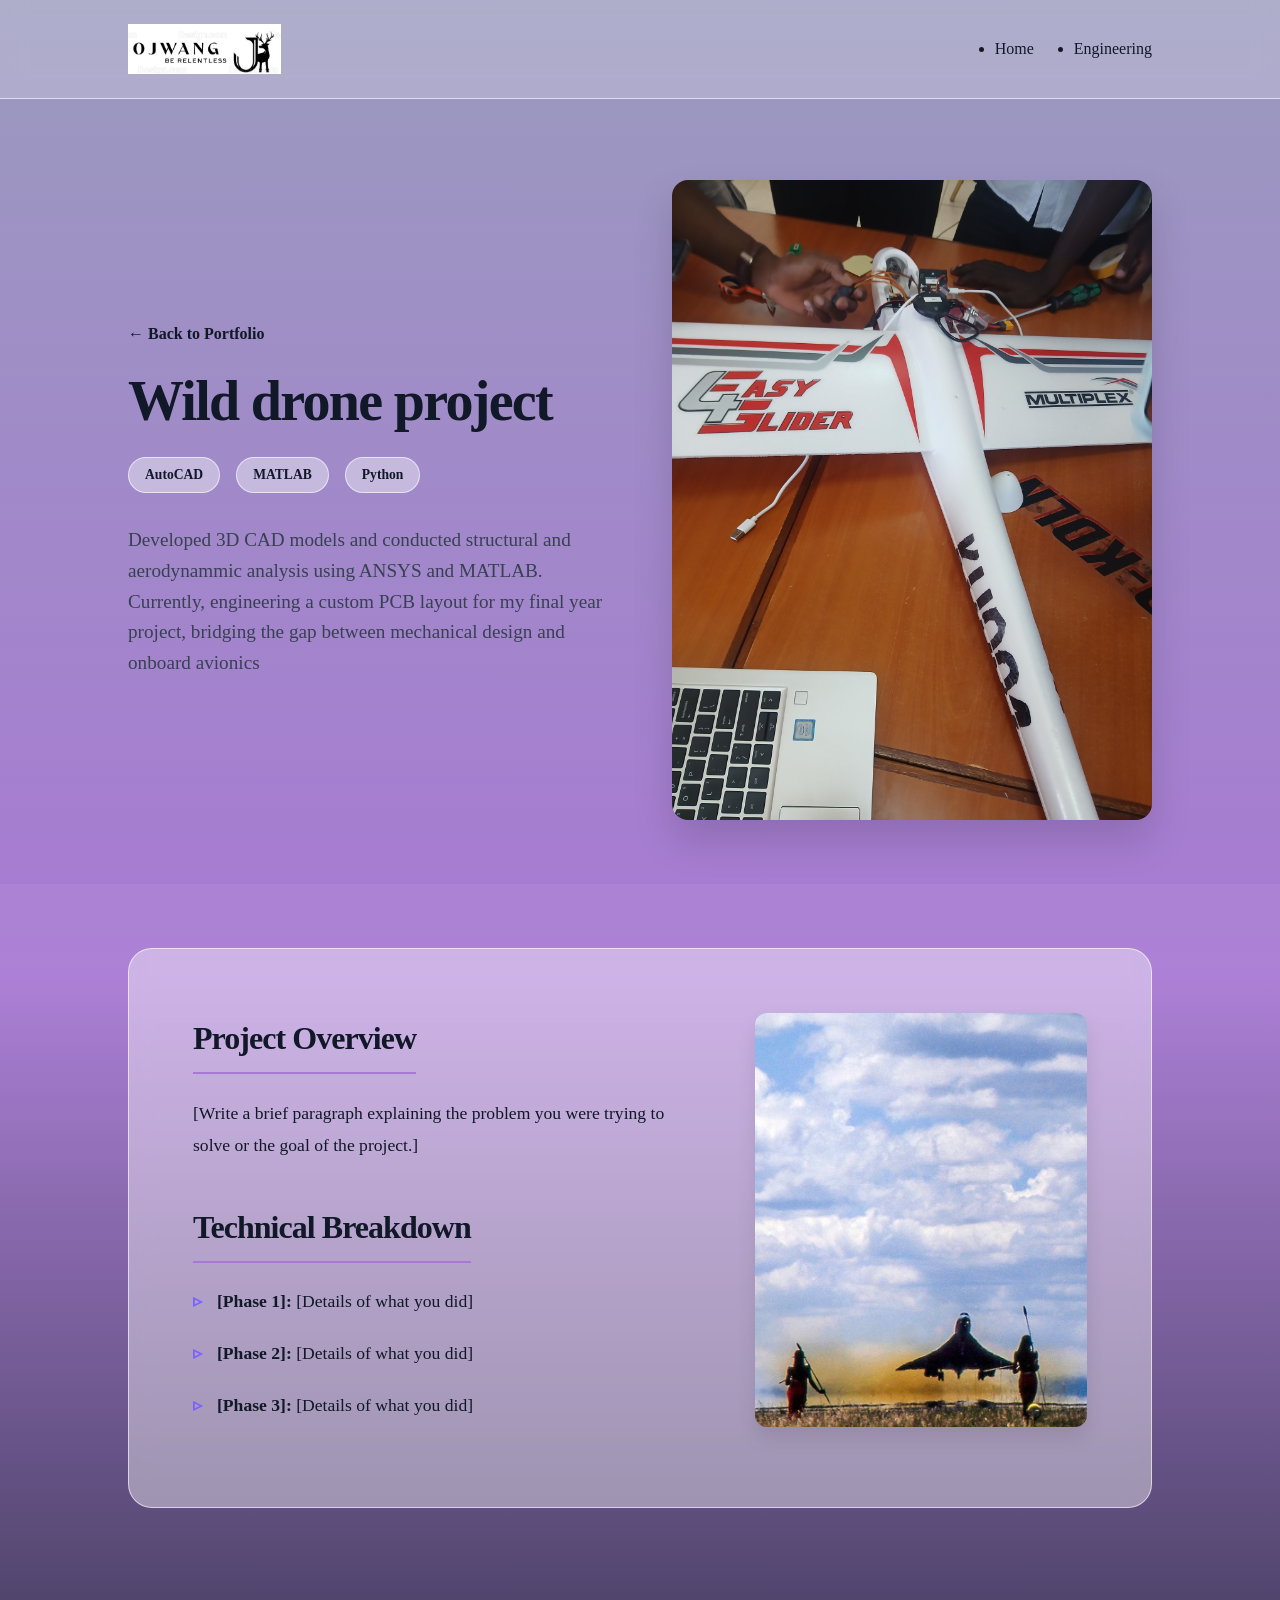
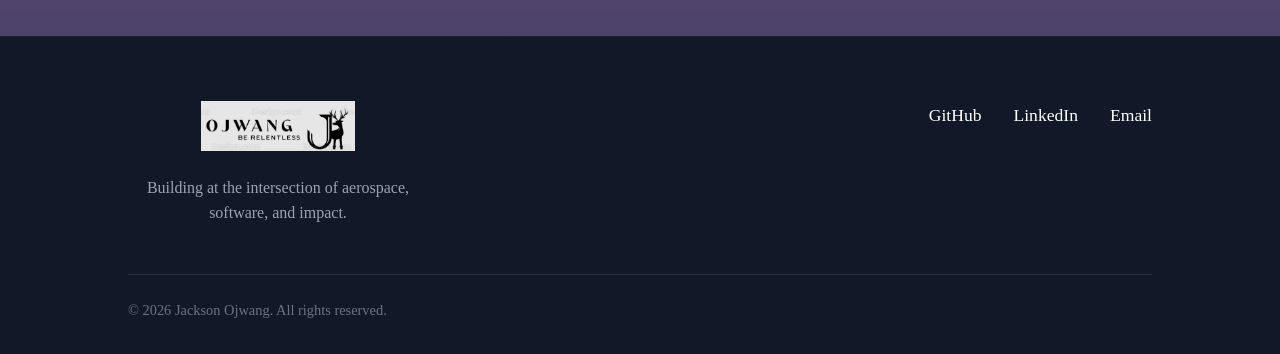
==== pages/CAD.html @ 8d0c0ede "added some UI changes and conetnt for learn-more-btns" ====
<!DOCTYPE html>
<html lang="en">
<head>
    <meta charset="UTF-8">
    <meta name="viewport" content="width=device-width, initial-scale=1.0">
    <title>CAD | Jackson Ojwang</title>
    <link rel="stylesheet" href="../style.css">
    <link href="https://fonts.googleapis.com/css2?family=Inter:wght@300;400;600&family=Playfair+Display:wght@600;700&display=swap" rel="stylesheet">
</head>
<body>
    <header>
        <nav>
            <div class="logo">
                <a href="index.html#home">
                    <img src="../images/logo.jpg" alt="Jackson Ojwang Logo" class="nav-logo">
                </a>
            </div>
            <ul class="nav-links">
                <li><a href="index.html#home">Home</a></li>
                <li><a href="index.html#engineering">Engineering</a></li>
            </ul>
        </nav>
    </header>

    <section class="project-hero">
        <div class="project-hero-content">
            <a href="../index.html#engineering" class="back-link">&larr; Back to Portfolio</a>
            
            <h1 class="project-title">Wild drone project</h1>
            
            <div class="project-meta">
                <span class="meta-tag">AutoCAD</span>
                <span class="meta-tag">MATLAB</span>
                <span class="meta-tag">Python</span>
            </div>
            
            <p class="project-subtitle">
                Developed 3D CAD models and conducted structural and aerodynammic
                analysis using ANSYS and MATLAB. Currently, engineering a custom PCB layout
                for my final year project, bridging the gap between mechanical design and onboard avionics
            </p>
        </div>
        
        <div class="project-hero-visual">
            <img src="../images/Drone.jpg" alt="Project Cover Render" class="project-main-img">
        </div>
    </section>

    <section class="project-details">
        <div class="details-grid">
            
            <div class="details-text">
                <h2>Project Overview</h2>
                <p>[Write a brief paragraph explaining the problem you were trying to solve or the goal of the project.]</p>
                
                <h2>Technical Breakdown</h2>
                <ul class="project-bullets">
                    <li><strong>[Phase 1]:</strong> [Details of what you did]</li>
                    <li><strong>[Phase 2]:</strong> [Details of what you did]</li>
                    <li><strong>[Phase 3]:</strong> [Details of what you did]</li>
                </ul>
            </div>

            <div class="details-visuals">
                <img src="../images/Concorde.jpg" alt="Technical Diagram" class="secondary-img">
                </div>
            
        </div>
    </section>

    <footer class="site-footer">
        <div class="footer-content">
            <div class="footer-brand">
                <img src="../images/logo.jpg" alt="Jackson Ojwang Logo" class="footer-logo">
                <p>Building at the intersection of aerospace, software, and impact.</p>
            </div>
            <div class="footer-links">
                <a href="https://github.com/ojay003" target="_blank">GitHub</a>
                <a href="https://ke.linkedin.com/in/jackson-ojwang-463024352" target="_blank">LinkedIn</a>
                <a href="ousmanejack377@gmail.com">Email</a>
            </div>
        </div>
        <div class="footer-bottom">
            <p>&copy; 2026 Jackson Ojwang. All rights reserved.</p>
        </div>
    </footer>

</body>
</html>
---- style.css ----
/* ======= CSS VARIABLES ======== */
:root {
    /* color Palette */
    --c-mint: #9a9abe;    /* Landing Page */
    --c-purple: #A879D4;  /* Engineering */
    --c-lime: #23d367;    /* Code & Analytics */
    --c-gold: #ee8ad5;    /* Leadership */
    --c-gray: #e54cf3;    /* Contact/Footer */

    /* Typography & Surfaces */
    --text-main: #111827;   
    --text-muted: #050505;     
    --surface-glass: rgba(255, 255, 255, 0.4);
    --glass-border: rgba(255, 255, 255, 0.6);

    /* ========fonts======*/
    --font-body: 'inter', -apple-system, sans-serif;
    --font-display: 'Sirin Stencil',cursive;
}

/* ========= */
* {
    margin: 0;
    padding: 0;
    box-sizing: border-box;
    scroll-behavior: smooth;
}

body {
    color: var(--text-main);
    font-family: var(--font-stack);
    line-height: 1.6;
    overflow-x: hidden;
    
}

h1, h2, h3 {
    font-weight: 800;
    letter-spacing: -0.03em;
}

a {
    text-decoration: none;
    color: inherit;
    transition: all 0.3s ease;
}

/* == HEADER & NAVIGATION ===== */
header {
    position: fixed;
    top: 0;
    width: 100%;
    padding: 1.5rem 5%;
    display: flex;
    justify-content: space-between;
    align-items: center;
    background: rgba(255, 255, 255, 0.2);
    backdrop-filter: blur(12px);
    -webkit-backdrop-filter: blur(12px);
    z-index: 1000;
    border-bottom: 1px solid var(--glass-border);
    padding: 1.5rem 10%;
}

.logo {
    font-size: 1rem;
    font-weight: 900;
    color: var(--text-main);
}

nav {
    display: flex;
    align-items: center;            
    justify-content: space-between; 
    position: relative;
    width: 100%;
}
.nav-logo {
    max-height: 50px;
    width: auto;
    display: block;
}

/* Desktop Navigation */
@media screen and (min-width: 769px) {
    .nav-links {
        display: flex;
        flex-direction: row;
        align-items: center;
        gap: 2.5rem;
        margin: 0;
    }
}

.nav-links a:hover {
    color: #000;
    opacity: 0.6;
}

/* ====TRANSITIONS======= */
#home {
    background: linear-gradient(
        to bottom,
        rgba(204, 240, 236, 0.2) 50%,  
        rgba(204, 240, 236, 0.6) 80%, 
        var(--c-mint) 100% 
    ),
    url('images/amazing.jpeg'); 
    
    background-size: cover;
    background-position: center;
    background-repeat: no-repeat;
    background-attachment: fixed; 
}

#engineering {
    background: linear-gradient(to bottom, var(--c-mint), var(--c-purple));
}

#code {
    background: linear-gradient(to bottom, var(--c-purple), var(--c-lime));
}

#focus {
    background: linear-gradient(to bottom, var(--c-lime), var(--c-gold));
}

#leadership {
    background: linear-gradient(to bottom, var(--c-gold), var(--c-gray));
}

#contact {
    background: linear-gradient(to bottom, var(--c-gray), var(--text-main));
}

#contact h2, #contact p {
    color: #ffffff; 
}
#contact h2 {
    border-bottom-color: #ffffff;
}

/* ==== SECTION LAYOUTS ======== */
.hero-section {
    min-height: 100vh;
    display: flex;
    align-items: center;
    padding: 180px 10% 4rem 10%; 

}

.portfolio-section, .contact-section {
    padding: 8rem 10%;
    min-height: 100vh;
}

/* ===== ===== */
.hero-content h1 {
    font-size: 4.5rem;
    margin-bottom: 0.5rem;
    line-height: 1.1;
}

.hero-content h2 {
    font-size: 2rem;
    color: var(--text-muted);
    margin-bottom: 1.5rem;
    font-weight: 500;
}

.hero-content p {
    font-size: 1.5rem;
    max-width: 600px;
    margin-bottom: 2.5rem;
    color: var(--text-muted);
}

.portfolio-section h2, .contact-section h2 {
    font-size: 3rem;
    margin-bottom: 3rem;
    border-bottom: 3px solid var(--text-main);
    display: inline-block;
    padding-bottom: 0.5rem;
}

.cta-button, .btn-download {
    display: inline-block;
    padding: 1rem 3rem;
    background-color: var(--text-main);
    color: #fff;
    border-radius: 50px; 
    font-weight: 600;
    transition: transform 0.2s ease, box-shadow 0.2s ease;
}

.cta-button:hover, .btn-download:hover {
    transform: translateY(-3px);
    box-shadow: 0 10px 20px rgba(0, 0, 0, 0.15);
}

/* ========CONTAINERS========== */
.grid-container {
    display: grid;
    grid-template-columns: repeat(auto-fit, minmax(300px, 1fr));
    gap: 2.5rem;
}

.card, .timeline-item {
    background: var(--surface-glass);
    backdrop-filter: blur(10px);
    -webkit-backdrop-filter: blur(10px);
    padding: 2.5rem;
    border-radius: 16px;
    border: 1px solid var(--glass-border);
    box-shadow: 0 4px 30px rgba(0, 0, 0, 0.05);
    transition: transform 0.3s ease, box-shadow 0.3s ease, background-color 0.3s ease;
}

.card:hover, .timeline-item:hover {
    transform: translateY(-8px);
    box-shadow: 0 15px 35px rgba(0, 0, 0, 0.1);
    background: rgba(255, 255, 255, 0.6);
}

.card h3, .timeline-item h3 {
    font-size: 1.5rem;
    margin-bottom: 1rem;
    color: var(--text-main);
}

.card p, .timeline-item p {
    color: var(--text-muted);
    font-size: 1.05rem;
}

/* ======== */
.timeline {
    display: flex;
    flex-direction: column;
    gap: 2rem;
}

/* ================== */
#contact-form {
    display: flex;
    flex-direction: column;
    gap: 1.5rem;
    margin-top: 3rem;
    max-width: 600px;
}

#contact-form input, #contact-form textarea {
    width: 100%;
    padding: 1.2rem;
    background: var(--surface-glass);
    backdrop-filter: blur(10px);
    border: 1px solid var(--glass-border);
    border-radius: 8px;
    color: var(--text-main);
    font-family: inherit;
    font-size: 1rem;
    transition: outline 0.2s ease, background-color 0.2s ease;
}

#contact-form input:focus, #contact-form textarea:focus {
    outline: 2px solid var(--text-main);
    background: rgba(255, 255, 255, 0.8);
}

#contact-form button {
    padding: 1.2rem;
    background-color: var(--text-main);
    color: #fff;
    border: none;
    border-radius: 8px;
    font-size: 1.1rem;
    font-weight: 600;
    cursor: pointer;
    transition: transform 0.2s ease, box-shadow 0.2s ease;
}

#contact-form button:hover {
    transform: translateY(-2px);
    box-shadow: 0 10px 20px rgba(0, 0, 0, 0.15);
}

/* ========== */
footer {
    text-align: center;
    padding: 3rem;
    background: var(--c-gray);
    color: var(--text-muted);
    font-weight: 500;
}

/* ==========SCROLL======== */
.hidden-scroll {
    opacity: 0;
    transform: translateY(40px) scale(0.95);
    transition: all 0.7s cubic-bezier(0.5, 0, 0, 1);
    will-change: opacity, transform;
}

.show-scroll {
    opacity: 1;
    transform: translateY(0) scale(1);
}

/* ========IMAGES=======*/
.card img {
    width: 100%;
    height: 200px;
    object-fit: cover;
    border-radius: 8px 8px 0 0;
    filter: grayscale(20%) contrast(120%);
    transition: filter o.3s ease;
}

.card:hover img {
    filter: grayscale(0%) contrast(100%); 
    transform: scale(1.02);
}

.card h3, card p{
    padding: 0 2.5rem;
}

.card h3 {
    margin-top: 1.5rem;
    margin-bottom: 1rem;
}
.card h4 {
    margin-bottom: 1rem;
    margin-top: 1.5rem;
    font-size: x-large;
}
.card p {
    margin-bottom: 2.5rem;
}

/* ========= ABOUT CONTAINER=========== */
.about-container {
    display: flex;
    align-items: center;
    gap: 4rem;
    background: var(--surface-glass);
    backdrop-filter: blur(12px);
    -webkit-backdrop-filter: blur(12px);
    border: 1px solid var(--glass-border);
    padding: 1.5rem;
    border-radius: 16px;
    margin-bottom: 2.5rem;
    max-width: 1200px;
    box-shadow: 0 4px 30px rgba(0, 0, 0, 0.05);
}

.profile-img-wrapper {
    flex-shrink: 0; 
}

.profile-img-wrapper img {
    width: 120px;
    height: 140px;
    border-radius: 50%; 
    object-fit: cover;
    border: 3px solid var(--text-main); 
    filter: grayscale(8px) contrast(110%);
}

.bio-text p {
    font-size: 1.05rem;
    color: var(--text-muted); 
    margin-bottom: 0; 
    line-height: 1.5;
}

.hero-content {
    display: flex;
    align-items: center;
    justify-content: space-between;
    width: 100%;
    gap: 4rem; 
}

.hero-text-column {
    flex: 1.1; 
    max-width: 7500px;
    z-index: 2; 
}

.hero-visual-column {
    flex: 1; 
    display: flex;
    justify-content: flex-end;
    align-items: center;
}

/* ===== 3D FLOATING ANIMATION ========= */
.floating-video {
    width: 100%;
    max-width: 450px; 
    height: auto;
    margin-right: -10vw;
    margin-top: 200px;
    border-radius: 20px 0 0 20px; 
    border: 1px solid var(--glass-border);
    border-right: none;
    filter: drop-shadow(-10px 30px 25px rgba(0, 0, 0, 0.2)); 
    animation: smoothFloat 8s ease-in-out infinite;
    object-fit: cover; 
    overflow: hidden;
}
@media screen and (max-width=770px) {
    .floating-video {
        margin-top: 0;
        margin-right: 0;
        border-radius: 20px;
        border-right: 1px solid var(--glass-border);
        max-width: 90%;
    }
}

/* ==== RESPONSIVE DESIGN======= */
@media (max-width: 968px) {
    .hero-content {
        flex-direction: column;
        text-align: center;
        gap: 2rem;
    }
    
    .hero-visual-column {
        order: -1; 
    }

    .floating-render {
        max-width: 300px; 
    }
}

/* ======= MOBILE RESPONSIVENESS==== */

/* Hamburger Styling */
.hamburger {
    display: none;
    cursor: pointer;
    z-index: 2000;
}

.hamburger div {
    width: 25px;
    height: 3px;
    background-color: var(--text-main);
    margin: 5px;
    transition: all 0.3s ease;
}

@media screen and (max-width: 768px) {
    .hero-section {
        padding: 120px 5% 4rem 5%; 
        height: auto;
        min-height: 100vh;
    }
    
    .portfolio-section, .contact-section {
        padding: 5rem 5%; 
    }

    .hero-content h1 {
        font-size: 2.8rem; 
    }
    
    .hero-content h2 {
        font-size: 1.2rem;
    }
    
    .portfolio-section h2, .contact-section h2 {
        font-size: 2.2rem;
    }

    /* Fix the Split Layout*/
    .hero-content {
        flex-direction: column;
        gap: 2rem;
        text-align: center;
    }

    .hero-visual-column {
        order: -1; 
    }

    .floating-render {
        max-width: 280px; 
    }

    .about-container {
        flex-direction: column;
        text-align: center;
        padding: 1.5rem 1rem;
        height: auto;
    }

    /* Mobile Navigation Menu */
    body {
        overflow-x: hidden; 
    }

    .nav-links {
        position: fixed;
        right: -100%;
        top: 0;
        height: 100vh;
        background: rgba(255, 255, 255, 0.85);
        backdrop-filter: blur(15px);
        -webkit-backdrop-filter: blur(15px);
        display: flex;
        flex-direction: column;
        align-items: center;
        justify-content: center;
        width: 100%;
        transition: right 0.4s ease-in-out;
        z-index: 1500;
    }

    .nav-links li {
        margin: 1.5rem 0;
    }

    .nav-links a {
        font-size: 1.5rem;
    }

    .hamburger {
        display: block; 
    }

    .nav-active {
        right: 0;
    }

    .toggle .line1 {
        transform: rotate(-45deg) translate(-5px, 6px);
    }
    .toggle .line2 {
        opacity: 0;
    }
    .toggle .line3 {
        transform: rotate(45deg) translate(-5px, -6px);
    }
}

/* === FOOTER section==== */
.site-footer {
    background-color: var(--text-main); 
    padding: 4rem 10% 2rem 10%;
    border-top: 1px solid rgba(255, 255, 255, 0.05); 
}

.footer-content {
    display: flex;
    justify-content: space-between;
    align-items: flex-start;
    margin-bottom: 3rem;
    flex-wrap: wrap;
    gap: 2rem;
}

.footer-brand h2 {
    color: #ffffff;
    font-family: var(--font-display);
    margin-bottom: 0.5rem;
    font-size: 2rem;
}

.footer-brand p {
    color: #9ca3af; 
    font-size: 1rem;
    max-width: 300px;
}

.footer-links {
    display: flex;
    gap: 2rem;
}

.footer-links a {
    color: #ffffff;
    font-weight: 500;
    font-size: 1.1rem;
    transition: color 0.3s ease, transform 0.3s ease;
}

.footer-links a:hover {
    color: var(--c-lime); 
    transform: translateY(-2px);
}

.footer-bottom {
    display: flex;
    justify-content: space-between;
    align-items: center;
    border-top: 1px solid rgba(255, 255, 255, 0.1);
    padding-top: 1.5rem;
    font-size: 0.9rem;
    color: #6b7280;
}

.back-to-top {
    color: #9ca3af;
    transition: color 0.3s ease;
}

.back-to-top:hover {
    color: #ffffff;
}

/*  stack nice on phones */
@media (max-width: 768px) {
    .footer-content {
        flex-direction: column;
        align-items: center;
        text-align: center;
    }
    .footer-bottom {
        flex-direction: column;
        gap: 1rem;
    }
}

/* logo and branding */
.nav-logo {
    max-height: 50px;
    width: auto;
    display: block;
    transition: transform 0.3s ease;
}

.nav-logo:hover {
    transform: scale(1.05);
}

.footer-logo {
    max-height: 50px;
    width: auto;
    margin-bottom: 1rem;
    filter: grayscale(100%) brightness(90%);
}

/* Learn more buttons*/
.learn-more-btn {
    display: inline-flex;
    align-items: center;
    gap: 0.5rem;
    margin-top: 1.5rem;
    padding: 0.6rem 1.2rem;
    font-size: 0.95rem;
    font-weight: 600;
    text-decoration: none;

    background: rgba(255, 255, 255, 0.5);
    color: var(--text-main);
    border: 1px solid var(--glass-border);
    border-radius: 8px;
    transition: all 0.3s ease;
}

.learn-more-btn:hover {
    background: var(--text-main);
    color: var(--c-mint);
    transform: translateX(5px);
}

.bg-image-card .learn-more-btn {
    background: rgba(255, 255, 255, 0.1);
    color: #ffffff;
    border: 1px solid rgba(255, 255, 255, 0.3);
}
.bg-image-card .learn-more-btn:hover {
    background: #ffffff;
    color: var(--text-main);
    border: 1px solid #ffffff;
}

/* -- PAGES----- */

body:has(.project-hero) {
    background: linear-gradient(to bottom, var(--c-mint), var(--c-purple), var(--text-main));
    color: var(--text-main);
}
.project-hero {
    padding: 180px 10% 4rem 10%;
    display: flex;
    align-items: center;
    gap: 4rem;
    min-height: 70vh;
}

.project-hero-content {
    flex: 1;
}

.back-link {
    display: inline-block;
    color: var(--text-main);
    text-decoration: none;
    font-weight: 600;
    margin-bottom: 1.5rem;
    transition: transform 0.3s ease;
}

.back-link:hover {
    transform: translateX(-5px);
}

.project-title {
    font-family: var(--font-display);
    font-size: 3.5rem;
    line-height: 1.1;
    margin-bottom: 1.5rem;
}

.project-meta {
    display: flex;
    gap: 1rem;
    margin-bottom: 2rem;
    flex-wrap: wrap;
}

.meta-tag {
    background: rgba(255, 255, 255, 0.4);
    padding: 0.4rem 1rem;
    border-radius: 20px;
    font-size: 0.85rem;
    font-weight: 600;
    border: 1px solid var(--glass-border);
}

.project-subtitle {
    font-size: 1.2rem;
    line-height: 1.6;
    color: #374151;
}

.project-hero-visual {
    flex: 1;
    display: flex;
    justify-content: flex-end;
}

.project-main-img {
    width: 100%;
    max-width: 600px;
    border-radius: 16px;
    box-shadow: 0 20px 40px rgba(0,0,0,0.15);
}
.project-details {
    padding: 4rem 10% 8rem 10%;
    background: rgba(255, 255, 255, 0.05);
}

.details-grid {
    display: flex;
    gap: 4rem;
    background: var(--surface-glass);
    backdrop-filter: blur(12px);
    -webkit-backdrop-filter: blur(12px);
    border: 1px solid var(--glass-border);
    border-radius: 24px;
    padding: 4rem;
}

.details-text {
    flex: 1.5;
}

.details-text h2 {
    font-family: var(--font-display);
    font-size: 2rem;
    margin-bottom: 1.5rem;
    border-bottom: 2px solid var(--c-purple);
    padding-bottom: 0.5rem;
    display: inline-block;
}

.details-text p {
    font-size: 1.1rem;
    line-height: 1.8;
    margin-bottom: 2.5rem;
}

.project-bullets {
    list-style: none;
    padding: 0;
}

.project-bullets li {
    font-size: 1.1rem;
    line-height: 1.6;
    margin-bottom: 1.5rem;
    padding-left: 1.5rem;
    position: relative;
}
.project-bullets li::before {
    content: "▹";
    position: absolute;
    left: 0;
    color: #7B61FF; 
    font-weight: bold;
}

.details-visuals {
    flex: 1;
    display: flex;
    flex-direction: column;
    gap: 2rem;
}

.secondary-img {
    width: 100%;
    border-radius: 12px;
    box-shadow: 0 10px 20px rgba(0,0,0,0.1);
}

/* Mobile Responsiveness */
@media (max-width: 768px) {
    .project-hero, .details-grid {
        flex-direction: column;
    }
    .project-hero {
        padding-top: 140px;
    }
    .details-grid {
        padding: 2rem;
    }
    .project-title {
        font-size: 2.5rem;
    }
}
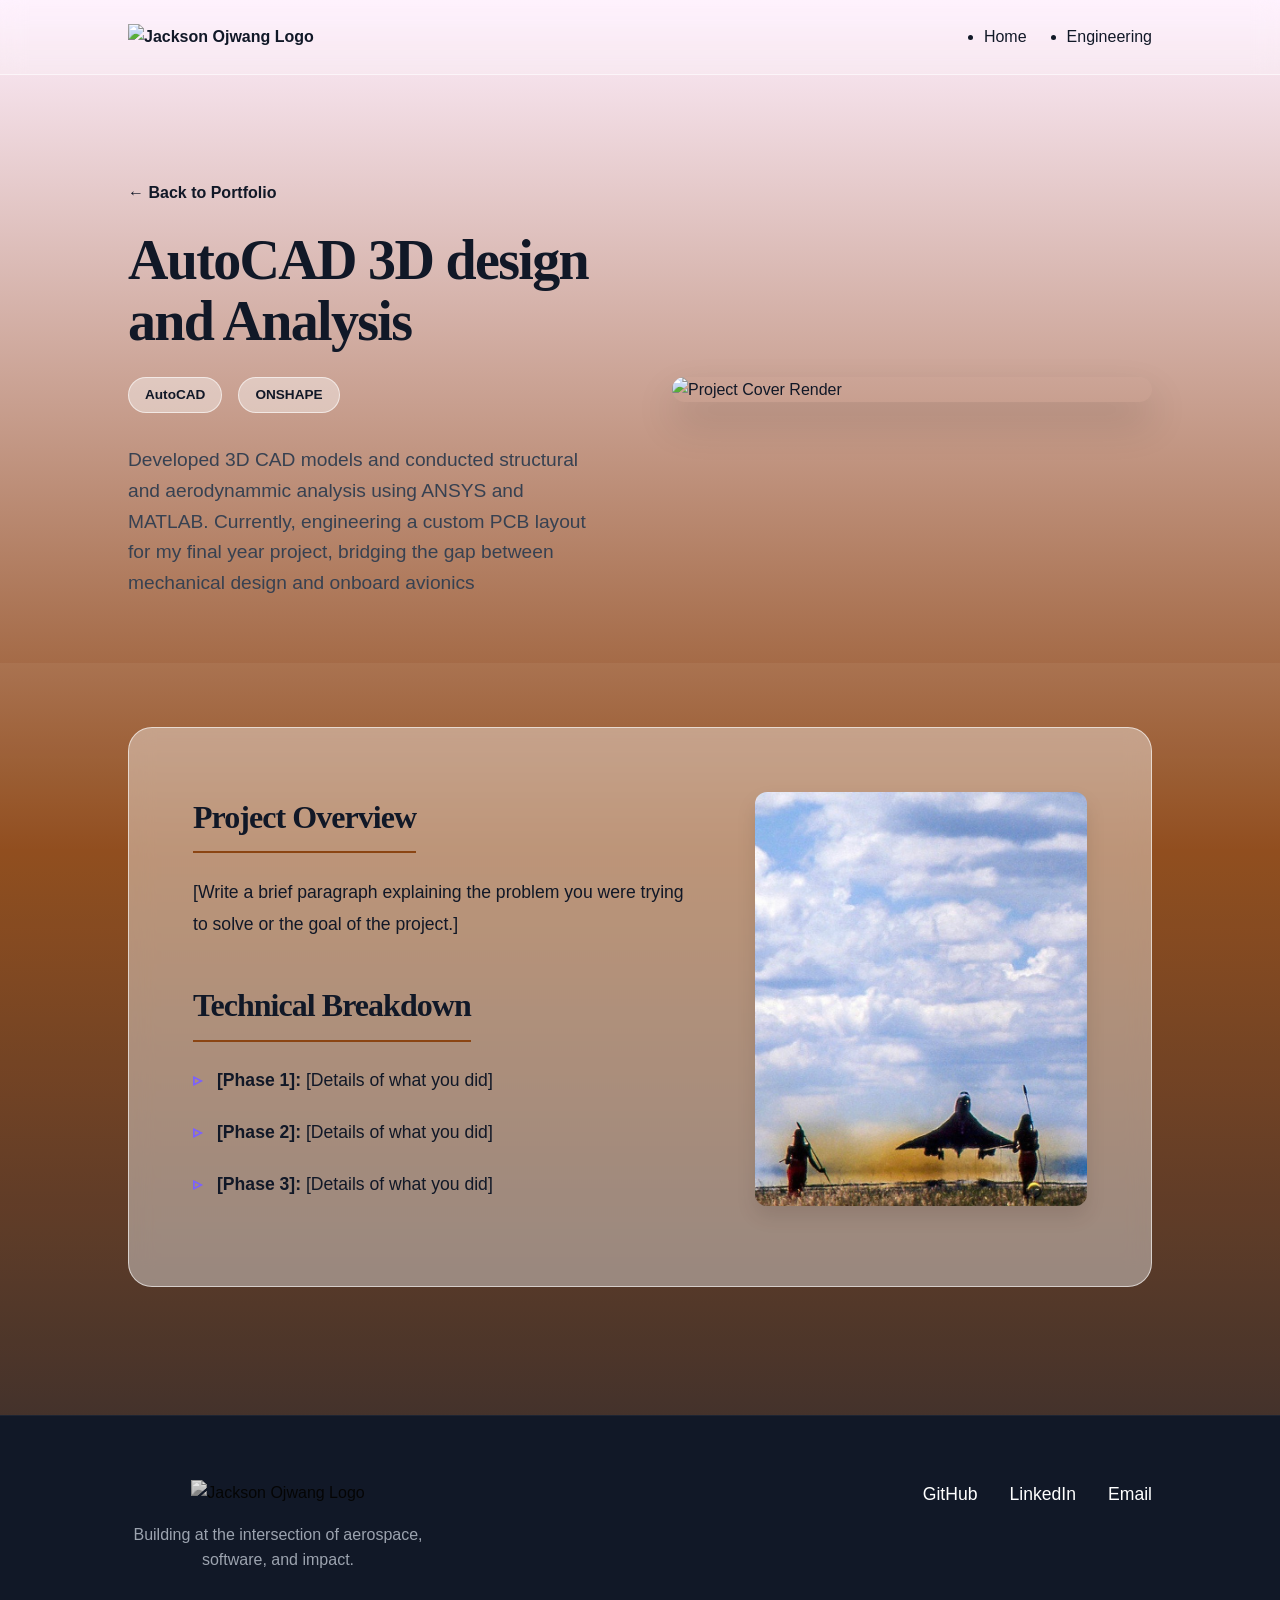
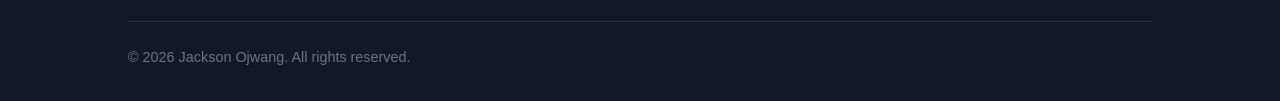
==== commit ebc1550a: "some minor UI changes and organissing the css file" ====
--- a/pages/CAD.html
+++ b/pages/CAD.html
@@ -5,7 +5,9 @@
     <meta name="viewport" content="width=device-width, initial-scale=1.0">
     <title>CAD | Jackson Ojwang</title>
     <link rel="stylesheet" href="../style.css">
-    <link href="https://fonts.googleapis.com/css2?family=Inter:wght@300;400;600&family=Playfair+Display:wght@600;700&display=swap" rel="stylesheet">
+    <link rel="preconnect" href="https://fonts.googleapis.com">
+    <link rel="preconnect" href="https://fonts.gstatic.com" crossorigin>
+    <link href="https://fonts.googleapis.com/css2?family=Sirin+Stencil&display=swap" rel="stylesheet">
 </head>
 <body>
     <header>
@@ -26,12 +28,11 @@
         <div class="project-hero-content">
             <a href="../index.html#engineering" class="back-link">&larr; Back to Portfolio</a>
             
-            <h1 class="project-title">Wild drone project</h1>
+            <h1 class="project-title">AutoCAD 3D design and Analysis</h1>
             
             <div class="project-meta">
                 <span class="meta-tag">AutoCAD</span>
-                <span class="meta-tag">MATLAB</span>
-                <span class="meta-tag">Python</span>
+                <span class="meta-tag">ONSHAPE</span>
             </div>
             
             <p class="project-subtitle">
@@ -42,7 +43,7 @@
         </div>
         
         <div class="project-hero-visual">
-            <img src="../images/Drone.jpg" alt="Project Cover Render" class="project-main-img">
+            <img src="../images/" alt="Project Cover Render" class="project-main-img">
         </div>
     </section>
 
--- a/style.css
+++ b/style.css
@@ -1,10 +1,26 @@
-/* ======= CSS VARIABLES ======== */
+/* ------
+    MAIN STYLESHEET
+   
+   TABLE OF CONTENTS:
+   1. CSS Variables (Colors, Fonts)
+   2. Global Resets & Base Styles
+   3. Typography
+   4. Layout & Navigation (Navbar, Footer)
+   5. Components (Buttons, Glass Cards, Forms)
+   6. Specific Sections (Hero, Portfolio, Project Pages)
+   7. Animations & Keyframes
+   8. Media Queries (Mobile Responsiveness)
+   ------ */
+
+/* --------------
+   1. CSS VARIABLES
+   ------------- */
 :root {
-    /* color Palette */
-    --c-mint: #9a9abe;    /* Landing Page */
-    --c-purple: #A879D4;  /* Engineering */
-    --c-lime: #23d367;    /* Code & Analytics */
-    --c-gold: #ee8ad5;    /* Leadership */
+    /* Color Palette */
+    --c-mint: #fff0ff;    /* Landing Page */
+    --c-purple: #8B4513;  /* Engineering */
+    --c-lime: #2f4f42;    /* Code & Analytics */
+    --c-gold: #b0c4de;    /* Leadership */
     --c-gray: #e54cf3;    /* Contact/Footer */
 
     /* Typography & Surfaces */
@@ -13,12 +29,14 @@
     --surface-glass: rgba(255, 255, 255, 0.4);
     --glass-border: rgba(255, 255, 255, 0.6);
 
-    /* ========fonts======*/
+    /* Fonts */
     --font-body: 'inter', -apple-system, sans-serif;
-    --font-display: 'Sirin Stencil',cursive;
-}
-
-/* ========= */
+    --font-display: 'Sirin Stencil', cursive;
+}
+
+/* ==========================================
+   2. GLOBAL RESETS & BASE STYLES
+   ========================================== */
 * {
     margin: 0;
     padding: 0;
@@ -28,12 +46,35 @@
 
 body {
     color: var(--text-main);
-    font-family: var(--font-stack);
+    font-family: var(--font-body);
     line-height: 1.6;
+    background: linear-gradient(-45deg, #0f172a, #1e1b4b, #0a0a0a, #111827);
+    background-size: 400% 400%;
+    animation: gradientShift 15s ease infinite;
     overflow-x: hidden;
-    
-}
-
+}
+
+body:has(.project-hero) {
+    background: linear-gradient(to bottom, var(--c-mint), var(--c-purple), var(--text-main));
+    color: var(--text-main);
+}
+
+/* Scroll Animation Utilities */
+.hidden-scroll {
+    opacity: 0;
+    transform: translateY(40px) scale(0.95);
+    transition: all 0.7s cubic-bezier(0.5, 0, 0, 1);
+    will-change: opacity, transform;
+}
+
+.show-scroll {
+    opacity: 1;
+    transform: translateY(0) scale(1);
+}
+
+/* ==========================================
+   3. TYPOGRAPHY
+   ========================================== */
 h1, h2, h3 {
     font-weight: 800;
     letter-spacing: -0.03em;
@@ -45,12 +86,13 @@
     transition: all 0.3s ease;
 }
 
-/* == HEADER & NAVIGATION ===== */
+/* ==========================================
+   4. LAYOUT & NAVIGATION
+   ========================================== */
 header {
     position: fixed;
     top: 0;
     width: 100%;
-    padding: 1.5rem 5%;
     display: flex;
     justify-content: space-between;
     align-items: center;
@@ -75,21 +117,16 @@
     position: relative;
     width: 100%;
 }
+
 .nav-logo {
     max-height: 50px;
     width: auto;
     display: block;
-}
-
-/* Desktop Navigation */
-@media screen and (min-width: 769px) {
-    .nav-links {
-        display: flex;
-        flex-direction: row;
-        align-items: center;
-        gap: 2.5rem;
-        margin: 0;
-    }
+    transition: transform 0.3s ease;
+}
+
+.nav-logo:hover {
+    transform: scale(1.05);
 }
 
 .nav-links a:hover {
@@ -97,92 +134,103 @@
     opacity: 0.6;
 }
 
-/* ====TRANSITIONS======= */
-#home {
-    background: linear-gradient(
-        to bottom,
-        rgba(204, 240, 236, 0.2) 50%,  
-        rgba(204, 240, 236, 0.6) 80%, 
-        var(--c-mint) 100% 
-    ),
-    url('images/amazing.jpeg'); 
-    
-    background-size: cover;
-    background-position: center;
-    background-repeat: no-repeat;
-    background-attachment: fixed; 
-}
-
-#engineering {
-    background: linear-gradient(to bottom, var(--c-mint), var(--c-purple));
-}
-
-#code {
-    background: linear-gradient(to bottom, var(--c-purple), var(--c-lime));
-}
-
-#focus {
-    background: linear-gradient(to bottom, var(--c-lime), var(--c-gold));
-}
-
-#leadership {
-    background: linear-gradient(to bottom, var(--c-gold), var(--c-gray));
-}
-
-#contact {
-    background: linear-gradient(to bottom, var(--c-gray), var(--text-main));
-}
-
-#contact h2, #contact p {
-    color: #ffffff; 
-}
-#contact h2 {
-    border-bottom-color: #ffffff;
-}
-
-/* ==== SECTION LAYOUTS ======== */
-.hero-section {
-    min-height: 100vh;
-    display: flex;
+.hamburger {
+    display: none;
+    cursor: pointer;
+    z-index: 2000;
+}
+
+.hamburger div {
+    width: 25px;
+    height: 3px;
+    background-color: var(--text-main);
+    margin: 5px;
+    transition: all 0.3s ease;
+}
+
+/* Footer */
+footer {
+    text-align: center;
+    padding: 3rem;
+    background: var(--c-gray);
+    color: var(--text-muted);
+    font-weight: 500;
+}
+
+.site-footer {
+    background-color: var(--text-main); 
+    padding: 4rem 10% 2rem 10%;
+    border-top: 1px solid rgba(255, 255, 255, 0.05); 
+}
+
+.footer-content {
+    display: flex;
+    justify-content: space-between;
+    align-items: flex-start;
+    margin-bottom: 3rem;
+    flex-wrap: wrap;
+    gap: 2rem;
+}
+
+.footer-brand h2 {
+    color: #ffffff;
+    font-family: var(--font-display);
+    margin-bottom: 0.5rem;
+    font-size: 2rem;
+}
+
+.footer-brand p {
+    color: #9ca3af; 
+    font-size: 1rem;
+    max-width: 300px;
+}
+
+.footer-logo {
+    max-height: 50px;
+    width: auto;
+    margin-bottom: 1rem;
+    filter: grayscale(100%) brightness(90%);
+}
+
+.footer-links {
+    display: flex;
+    gap: 2rem;
+}
+
+.footer-links a {
+    color: #ffffff;
+    font-weight: 500;
+    font-size: 1.1rem;
+    transition: color 0.3s ease, transform 0.3s ease;
+}
+
+.footer-links a:hover {
+    color: var(--c-lime); 
+    transform: translateY(-2px);
+}
+
+.footer-bottom {
+    display: flex;
+    justify-content: space-between;
     align-items: center;
-    padding: 180px 10% 4rem 10%; 
-
-}
-
-.portfolio-section, .contact-section {
-    padding: 8rem 10%;
-    min-height: 100vh;
-}
-
-/* ===== ===== */
-.hero-content h1 {
-    font-size: 4.5rem;
-    margin-bottom: 0.5rem;
-    line-height: 1.1;
-}
-
-.hero-content h2 {
-    font-size: 2rem;
-    color: var(--text-muted);
-    margin-bottom: 1.5rem;
-    font-weight: 500;
-}
-
-.hero-content p {
-    font-size: 1.5rem;
-    max-width: 600px;
-    margin-bottom: 2.5rem;
-    color: var(--text-muted);
-}
-
-.portfolio-section h2, .contact-section h2 {
-    font-size: 3rem;
-    margin-bottom: 3rem;
-    border-bottom: 3px solid var(--text-main);
-    display: inline-block;
-    padding-bottom: 0.5rem;
-}
-
+    border-top: 1px solid rgba(255, 255, 255, 0.1);
+    padding-top: 1.5rem;
+    font-size: 0.9rem;
+    color: #6b7280;
+}
+
+.back-to-top {
+    color: #9ca3af;
+    transition: color 0.3s ease;
+}
+
+.back-to-top:hover {
+    color: #ffffff;
+}
+
+/* ==========================================
+   5. COMPONENTS (Cards, Buttons, Forms)
+   ========================================== */
 .cta-button, .btn-download {
     display: inline-block;
     padding: 1rem 3rem;
@@ -198,7 +246,40 @@
     box-shadow: 0 10px 20px rgba(0, 0, 0, 0.15);
 }
 
-/* ========CONTAINERS========== */
+.learn-more-btn {
+    display: inline-flex;
+    align-items: center;
+    gap: 0.5rem;
+    margin-top: 1.5rem;
+    padding: 0.6rem 1.2rem;
+    font-size: 0.95rem;
+    font-weight: 600;
+    text-decoration: none;
+    background: rgba(255, 255, 255, 0.5);
+    color: var(--text-main);
+    border: 1px solid var(--glass-border);
+    border-radius: 8px;
+    transition: all 0.3s ease;
+}
+
+.learn-more-btn:hover {
+    background: var(--text-main);
+    color: var(--c-mint);
+    transform: translateX(5px);
+}
+
+.bg-image-card .learn-more-btn {
+    background: rgba(255, 255, 255, 0.1);
+    color: #ffffff;
+    border: 1px solid rgba(255, 255, 255, 0.3);
+}
+
+.bg-image-card .learn-more-btn:hover {
+    background: #ffffff;
+    color: var(--text-main);
+    border: 1px solid #ffffff;
+}
+
 .grid-container {
     display: grid;
     grid-template-columns: repeat(auto-fit, minmax(300px, 1fr));
@@ -222,25 +303,50 @@
     background: rgba(255, 255, 255, 0.6);
 }
 
-.card h3, .timeline-item h3 {
+.card img {
+    width: 100%;
+    height: 200px;
+    object-fit: cover;
+    border-radius: 8px 8px 0 0;
+    filter: grayscale(20%) contrast(120%);
+    transition: filter 0.3s ease;
+}
+
+.card:hover img {
+    filter: grayscale(0%) contrast(100%); 
+    transform: scale(1.02);
+}
+
+.card h3, .card p {
+    padding: 0 2.5rem;
+}
+
+.card h3 {
+    margin-top: 1.5rem;
+    margin-bottom: 1rem;
     font-size: 1.5rem;
+    color: var(--text-main);
+}
+
+.card h4 {
     margin-bottom: 1rem;
-    color: var(--text-main);
+    margin-top: 1.5rem;
+    font-size: x-large;
 }
 
 .card p, .timeline-item p {
     color: var(--text-muted);
     font-size: 1.05rem;
-}
-
-/* ======== */
+    margin-bottom: 2.5rem;
+}
+
 .timeline {
     display: flex;
     flex-direction: column;
     gap: 2rem;
 }
 
-/* ================== */
+/* Contact Form */
 #contact-form {
     display: flex;
     flex-direction: column;
@@ -284,61 +390,100 @@
     box-shadow: 0 10px 20px rgba(0, 0, 0, 0.15);
 }
 
-/* ========== */
-footer {
-    text-align: center;
-    padding: 3rem;
-    background: var(--c-gray);
+/* ==========================================
+   6. SPECIFIC SECTIONS
+   ========================================== */
+
+/* Background Color Gradients for Sections */
+#home {
+    background: linear-gradient(
+        to bottom,
+        rgba(204, 240, 236, 0.2) 50%,  
+        rgba(204, 240, 236, 0.6) 80%, 
+        var(--c-mint) 100% 
+    ),
+    url('images/header.jpg'); 
+    background-size: cover;
+    background-position: center;
+    background-repeat: no-repeat;
+    background-attachment: fixed; 
+}
+
+#engineering { background: linear-gradient(to bottom, var(--c-mint), var(--c-purple)); }
+#code { background: linear-gradient(to bottom, var(--c-purple), var(--c-lime)); }
+#focus { background: linear-gradient(to bottom, var(--c-lime), var(--c-gold)); }
+#leadership { background: linear-gradient(to bottom, var(--c-gold), var(--c-gray)); }
+#contact { background: linear-gradient(to bottom, var(--c-gray), var(--text-main)); }
+
+#contact h2, #contact p { color: #ffffff; }
+#contact h2 { border-bottom-color: #ffffff; }
+
+/* Main Section Layouts */
+.hero-section {
+    min-height: 100vh;
+    display: flex;
+    flex-direction: column;
+    justify-content: center;
+    align-items: center;
+    padding: 180px 10% 4rem 10%; 
+}
+
+.portfolio-section, .contact-section {
+    padding: 8rem 10%;
+    min-height: 100vh;
+}
+
+.portfolio-section h2, .contact-section h2 {
+    font-size: 3rem;
+    margin-bottom: 3rem;
+    border-bottom: 3px solid var(--text-main);
+    display: inline-block;
+    padding-bottom: 0.5rem;
+}
+
+/* Hero Content Specifics */
+.hero-content {
+    display: flex;
+    align-items: center;
+    justify-content: space-between;
+    width: 100%;
+    gap: 4rem; 
+}
+
+.hero-content h1 {
+    font-size: 4.5rem;
+    margin-bottom: 0.5rem;
+    line-height: 1.1;
+    align-items: center;
+}
+
+.hero-content h2 {
+    font-size: 2rem;
     color: var(--text-muted);
+    margin-bottom: 1.5rem;
     font-weight: 500;
 }
 
-/* ==========SCROLL======== */
-.hidden-scroll {
-    opacity: 0;
-    transform: translateY(40px) scale(0.95);
-    transition: all 0.7s cubic-bezier(0.5, 0, 0, 1);
-    will-change: opacity, transform;
-}
-
-.show-scroll {
-    opacity: 1;
-    transform: translateY(0) scale(1);
-}
-
-/* ========IMAGES=======*/
-.card img {
-    width: 100%;
-    height: 200px;
-    object-fit: cover;
-    border-radius: 8px 8px 0 0;
-    filter: grayscale(20%) contrast(120%);
-    transition: filter o.3s ease;
-}
-
-.card:hover img {
-    filter: grayscale(0%) contrast(100%); 
-    transform: scale(1.02);
-}
-
-.card h3, card p{
-    padding: 0 2.5rem;
-}
-
-.card h3 {
-    margin-top: 1.5rem;
-    margin-bottom: 1rem;
-}
-.card h4 {
-    margin-bottom: 1rem;
-    margin-top: 1.5rem;
-    font-size: x-large;
-}
-.card p {
+.hero-content p {
+    font-size: 1.5rem;
+    max-width: 600px;
     margin-bottom: 2.5rem;
-}
-
-/* ========= ABOUT CONTAINER=========== */
+    color: var(--text-muted);
+}
+
+.hero-text-column {
+    flex: 1.1; 
+    max-width: 750px; /* Fixed from 7500px */
+    z-index: 2; 
+}
+
+.hero-visual-column {
+    flex: 1; 
+    display: flex;
+    justify-content: flex-end;
+    align-items: center;
+}
+
 .about-container {
     display: flex;
     align-items: center;
@@ -374,28 +519,7 @@
     line-height: 1.5;
 }
 
-.hero-content {
-    display: flex;
-    align-items: center;
-    justify-content: space-between;
-    width: 100%;
-    gap: 4rem; 
-}
-
-.hero-text-column {
-    flex: 1.1; 
-    max-width: 7500px;
-    z-index: 2; 
-}
-
-.hero-visual-column {
-    flex: 1; 
-    display: flex;
-    justify-content: flex-end;
-    align-items: center;
-}
-
-/* ===== 3D FLOATING ANIMATION ========= */
+/* 3D Floating Video */
 .floating-video {
     width: 100%;
     max-width: 450px; 
@@ -410,7 +534,216 @@
     object-fit: cover; 
     overflow: hidden;
 }
-@media screen and (max-width=770px) {
+
+/* Secondary Project Detail Pages */
+.project-hero {
+    padding: 180px 10% 4rem 10%;
+    display: flex;
+    align-items: center;
+    gap: 4rem;
+    min-height: 70vh;
+}
+
+.project-hero-content { flex: 1; }
+
+.back-link {
+    display: inline-block;
+    color: var(--text-main);
+    text-decoration: none;
+    font-weight: 600;
+    margin-bottom: 1.5rem;
+    transition: transform 0.3s ease;
+}
+
+.back-link:hover { transform: translateX(-5px); }
+
+.project-title {
+    font-family: var(--font-display);
+    font-size: 3.5rem;
+    line-height: 1.1;
+    margin-bottom: 1.5rem;
+}
+
+.project-meta {
+    display: flex;
+    gap: 1rem;
+    margin-bottom: 2rem;
+    flex-wrap: wrap;
+}
+
+.meta-tag {
+    background: rgba(255, 255, 255, 0.4);
+    padding: 0.4rem 1rem;
+    border-radius: 20px;
+    font-size: 0.85rem;
+    font-weight: 600;
+    border: 1px solid var(--glass-border);
+}
+
+.project-subtitle {
+    font-size: 1.2rem;
+    line-height: 1.6;
+    color: #374151;
+}
+
+.project-hero-visual {
+    flex: 1;
+    display: flex;
+    justify-content: flex-end;
+}
+
+.project-main-img {
+    width: 100%;
+    max-width: 600px;
+    border-radius: 16px;
+    box-shadow: 0 20px 40px rgba(0,0,0,0.15);
+}
+
+.project-details {
+    padding: 4rem 10% 8rem 10%;
+    background: rgba(255, 255, 255, 0.05);
+}
+
+.details-grid {
+    display: flex;
+    gap: 4rem;
+    background: var(--surface-glass);
+    backdrop-filter: blur(12px);
+    -webkit-backdrop-filter: blur(12px);
+    border: 1px solid var(--glass-border);
+    border-radius: 24px;
+    padding: 4rem;
+}
+
+.details-text { flex: 1.5; }
+
+.details-text h2 {
+    font-family: var(--font-display);
+    font-size: 2rem;
+    margin-bottom: 1.5rem;
+    border-bottom: 2px solid var(--c-purple);
+    padding-bottom: 0.5rem;
+    display: inline-block;
+}
+
+.details-text p {
+    font-size: 1.1rem;
+    line-height: 1.8;
+    margin-bottom: 2.5rem;
+}
+
+.project-bullets {
+    list-style: none;
+    padding: 0;
+}
+
+.project-bullets li {
+    font-size: 1.1rem;
+    line-height: 1.6;
+    margin-bottom: 1.5rem;
+    padding-left: 1.5rem;
+    position: relative;
+}
+
+.project-bullets li::before {
+    content: "▹";
+    position: absolute;
+    left: 0;
+    color: #7B61FF; 
+    font-weight: bold;
+}
+
+.details-visuals {
+    flex: 1;
+    display: flex;
+    flex-direction: column;
+    gap: 2rem;
+}
+
+.secondary-img {
+    width: 100%;
+    border-radius: 12px;
+    box-shadow: 0 10px 20px rgba(0,0,0,0.1);
+}
+
+/* ==========================================
+   7. ANIMATIONS & KEYFRAMES
+   ========================================== */
+@keyframes gradientShift {
+    0% { background-position: 0% 50%; }
+    50% { background-position: 100% 50%; }
+    100% { background-position: 0% 50%; }
+}
+
+/* ==========================================
+   8. MEDIA QUERIES (Mobile Responsiveness)
+   ========================================== */
+
+/* Desktop Navigation */
+@media screen and (min-width: 769px) {
+    .nav-links {
+        display: flex;
+        flex-direction: row;
+        align-items: center;
+        gap: 2.5rem;
+        margin: 0;
+    }
+}
+
+/* Tablet Responsiveness */
+@media (max-width: 968px) {
+    .hero-content {
+        flex-direction: column;
+        text-align: center;
+        gap: 2rem;
+    }
+    
+    .hero-visual-column {
+        order: -1; 
+    }
+
+    .floating-render {
+        max-width: 300px; 
+    }
+}
+
+/* THE MASTER MOBILE BLOCK */
+@media screen and (max-width: 768px) {
+    
+    /* Layout Adjustments */
+    .hero-section {
+        padding: 120px 5% 4rem 5%; 
+        height: auto;
+        min-height: 100vh;
+    }
+    
+    .portfolio-section, .contact-section {
+        padding: 5rem 5%; 
+    }
+
+    /* Typography Scaling */
+    .hero-content h1 { font-size: 2.8rem; }
+    .hero-content h2 { font-size: 1.2rem; }
+    .portfolio-section h2, .contact-section h2 { font-size: 2.2rem; }
+
+    /* Fix the Split Layout */
+    .hero-content {
+        flex-direction: column;
+        gap: 2rem;
+        text-align: center;
+    }
+
+    .hero-visual-column { order: -1; }
+    .floating-render { max-width: 280px; }
+
+    .about-container {
+        flex-direction: column;
+        text-align: center;
+        padding: 1.5rem 1rem;
+        height: auto;
+    }
+
+    /* The Floating Video Fix */
     .floating-video {
         margin-top: 0;
         margin-right: 0;
@@ -418,91 +751,9 @@
         border-right: 1px solid var(--glass-border);
         max-width: 90%;
     }
-}
-
-/* ==== RESPONSIVE DESIGN======= */
-@media (max-width: 968px) {
-    .hero-content {
-        flex-direction: column;
-        text-align: center;
-        gap: 2rem;
-    }
-    
-    .hero-visual-column {
-        order: -1; 
-    }
-
-    .floating-render {
-        max-width: 300px; 
-    }
-}
-
-/* ======= MOBILE RESPONSIVENESS==== */
-
-/* Hamburger Styling */
-.hamburger {
-    display: none;
-    cursor: pointer;
-    z-index: 2000;
-}
-
-.hamburger div {
-    width: 25px;
-    height: 3px;
-    background-color: var(--text-main);
-    margin: 5px;
-    transition: all 0.3s ease;
-}
-
-@media screen and (max-width: 768px) {
-    .hero-section {
-        padding: 120px 5% 4rem 5%; 
-        height: auto;
-        min-height: 100vh;
-    }
-    
-    .portfolio-section, .contact-section {
-        padding: 5rem 5%; 
-    }
-
-    .hero-content h1 {
-        font-size: 2.8rem; 
-    }
-    
-    .hero-content h2 {
-        font-size: 1.2rem;
-    }
-    
-    .portfolio-section h2, .contact-section h2 {
-        font-size: 2.2rem;
-    }
-
-    /* Fix the Split Layout*/
-    .hero-content {
-        flex-direction: column;
-        gap: 2rem;
-        text-align: center;
-    }
-
-    .hero-visual-column {
-        order: -1; 
-    }
-
-    .floating-render {
-        max-width: 280px; 
-    }
-
-    .about-container {
-        flex-direction: column;
-        text-align: center;
-        padding: 1.5rem 1rem;
-        height: auto;
-    }
 
     /* Mobile Navigation Menu */
-    body {
-        overflow-x: hidden; 
-    }
+    body { overflow-x: hidden; }
 
     .nav-links {
         position: fixed;
@@ -521,316 +772,41 @@
         z-index: 1500;
     }
 
-    .nav-links li {
-        margin: 1.5rem 0;
-    }
-
-    .nav-links a {
-        font-size: 1.5rem;
-    }
-
-    .hamburger {
-        display: block; 
-    }
-
-    .nav-active {
-        right: 0;
-    }
-
-    .toggle .line1 {
-        transform: rotate(-45deg) translate(-5px, 6px);
-    }
-    .toggle .line2 {
-        opacity: 0;
-    }
-    .toggle .line3 {
-        transform: rotate(45deg) translate(-5px, -6px);
-    }
-}
-
-/* === FOOTER section==== */
-.site-footer {
-    background-color: var(--text-main); 
-    padding: 4rem 10% 2rem 10%;
-    border-top: 1px solid rgba(255, 255, 255, 0.05); 
-}
-
-.footer-content {
-    display: flex;
-    justify-content: space-between;
-    align-items: flex-start;
-    margin-bottom: 3rem;
-    flex-wrap: wrap;
-    gap: 2rem;
-}
-
-.footer-brand h2 {
-    color: #ffffff;
-    font-family: var(--font-display);
-    margin-bottom: 0.5rem;
-    font-size: 2rem;
-}
-
-.footer-brand p {
-    color: #9ca3af; 
-    font-size: 1rem;
-    max-width: 300px;
-}
-
-.footer-links {
-    display: flex;
-    gap: 2rem;
-}
-
-.footer-links a {
-    color: #ffffff;
-    font-weight: 500;
-    font-size: 1.1rem;
-    transition: color 0.3s ease, transform 0.3s ease;
-}
-
-.footer-links a:hover {
-    color: var(--c-lime); 
-    transform: translateY(-2px);
-}
-
-.footer-bottom {
-    display: flex;
-    justify-content: space-between;
-    align-items: center;
-    border-top: 1px solid rgba(255, 255, 255, 0.1);
-    padding-top: 1.5rem;
-    font-size: 0.9rem;
-    color: #6b7280;
-}
-
-.back-to-top {
-    color: #9ca3af;
-    transition: color 0.3s ease;
-}
-
-.back-to-top:hover {
-    color: #ffffff;
-}
-
-/*  stack nice on phones */
-@media (max-width: 768px) {
+    .nav-links li { margin: 1.5rem 0; }
+    .nav-links a { font-size: 1.5rem; }
+    .hamburger { display: block; }
+    .nav-active { right: 0; }
+
+    /* Hamburger Animation */
+    .toggle .line1 { transform: rotate(-45deg) translate(-5px, 6px); }
+    .toggle .line2 { opacity: 0; }
+    .toggle .line3 { transform: rotate(45deg) translate(-5px, -6px); }
+
+    /* Footer Stacking */
     .footer-content {
         flex-direction: column;
         align-items: center;
         text-align: center;
     }
+    
     .footer-bottom {
         flex-direction: column;
         gap: 1rem;
     }
-}
-
-/* logo and branding */
-.nav-logo {
-    max-height: 50px;
-    width: auto;
-    display: block;
-    transition: transform 0.3s ease;
-}
-
-.nav-logo:hover {
-    transform: scale(1.05);
-}
-
-.footer-logo {
-    max-height: 50px;
-    width: auto;
-    margin-bottom: 1rem;
-    filter: grayscale(100%) brightness(90%);
-}
-
-/* Learn more buttons*/
-.learn-more-btn {
-    display: inline-flex;
-    align-items: center;
-    gap: 0.5rem;
-    margin-top: 1.5rem;
-    padding: 0.6rem 1.2rem;
-    font-size: 0.95rem;
-    font-weight: 600;
-    text-decoration: none;
-
-    background: rgba(255, 255, 255, 0.5);
-    color: var(--text-main);
-    border: 1px solid var(--glass-border);
-    border-radius: 8px;
-    transition: all 0.3s ease;
-}
-
-.learn-more-btn:hover {
-    background: var(--text-main);
-    color: var(--c-mint);
-    transform: translateX(5px);
-}
-
-.bg-image-card .learn-more-btn {
-    background: rgba(255, 255, 255, 0.1);
-    color: #ffffff;
-    border: 1px solid rgba(255, 255, 255, 0.3);
-}
-.bg-image-card .learn-more-btn:hover {
-    background: #ffffff;
-    color: var(--text-main);
-    border: 1px solid #ffffff;
-}
-
-/* -- PAGES----- */
-
-body:has(.project-hero) {
-    background: linear-gradient(to bottom, var(--c-mint), var(--c-purple), var(--text-main));
-    color: var(--text-main);
-}
-.project-hero {
-    padding: 180px 10% 4rem 10%;
-    display: flex;
-    align-items: center;
-    gap: 4rem;
-    min-height: 70vh;
-}
-
-.project-hero-content {
-    flex: 1;
-}
-
-.back-link {
-    display: inline-block;
-    color: var(--text-main);
-    text-decoration: none;
-    font-weight: 600;
-    margin-bottom: 1.5rem;
-    transition: transform 0.3s ease;
-}
-
-.back-link:hover {
-    transform: translateX(-5px);
-}
-
-.project-title {
-    font-family: var(--font-display);
-    font-size: 3.5rem;
-    line-height: 1.1;
-    margin-bottom: 1.5rem;
-}
-
-.project-meta {
-    display: flex;
-    gap: 1rem;
-    margin-bottom: 2rem;
-    flex-wrap: wrap;
-}
-
-.meta-tag {
-    background: rgba(255, 255, 255, 0.4);
-    padding: 0.4rem 1rem;
-    border-radius: 20px;
-    font-size: 0.85rem;
-    font-weight: 600;
-    border: 1px solid var(--glass-border);
-}
-
-.project-subtitle {
-    font-size: 1.2rem;
-    line-height: 1.6;
-    color: #374151;
-}
-
-.project-hero-visual {
-    flex: 1;
-    display: flex;
-    justify-content: flex-end;
-}
-
-.project-main-img {
-    width: 100%;
-    max-width: 600px;
-    border-radius: 16px;
-    box-shadow: 0 20px 40px rgba(0,0,0,0.15);
-}
-.project-details {
-    padding: 4rem 10% 8rem 10%;
-    background: rgba(255, 255, 255, 0.05);
-}
-
-.details-grid {
-    display: flex;
-    gap: 4rem;
-    background: var(--surface-glass);
-    backdrop-filter: blur(12px);
-    -webkit-backdrop-filter: blur(12px);
-    border: 1px solid var(--glass-border);
-    border-radius: 24px;
-    padding: 4rem;
-}
-
-.details-text {
-    flex: 1.5;
-}
-
-.details-text h2 {
-    font-family: var(--font-display);
-    font-size: 2rem;
-    margin-bottom: 1.5rem;
-    border-bottom: 2px solid var(--c-purple);
-    padding-bottom: 0.5rem;
-    display: inline-block;
-}
-
-.details-text p {
-    font-size: 1.1rem;
-    line-height: 1.8;
-    margin-bottom: 2.5rem;
-}
-
-.project-bullets {
-    list-style: none;
-    padding: 0;
-}
-
-.project-bullets li {
-    font-size: 1.1rem;
-    line-height: 1.6;
-    margin-bottom: 1.5rem;
-    padding-left: 1.5rem;
-    position: relative;
-}
-.project-bullets li::before {
-    content: "▹";
-    position: absolute;
-    left: 0;
-    color: #7B61FF; 
-    font-weight: bold;
-}
-
-.details-visuals {
-    flex: 1;
-    display: flex;
-    flex-direction: column;
-    gap: 2rem;
-}
-
-.secondary-img {
-    width: 100%;
-    border-radius: 12px;
-    box-shadow: 0 10px 20px rgba(0,0,0,0.1);
-}
-
-/* Mobile Responsiveness */
-@media (max-width: 768px) {
+
+    /* Project Pages Responsiveness */
     .project-hero, .details-grid {
         flex-direction: column;
     }
+    
     .project-hero {
         padding-top: 140px;
     }
+    
     .details-grid {
         padding: 2rem;
     }
+    
     .project-title {
         font-size: 2.5rem;
     }
